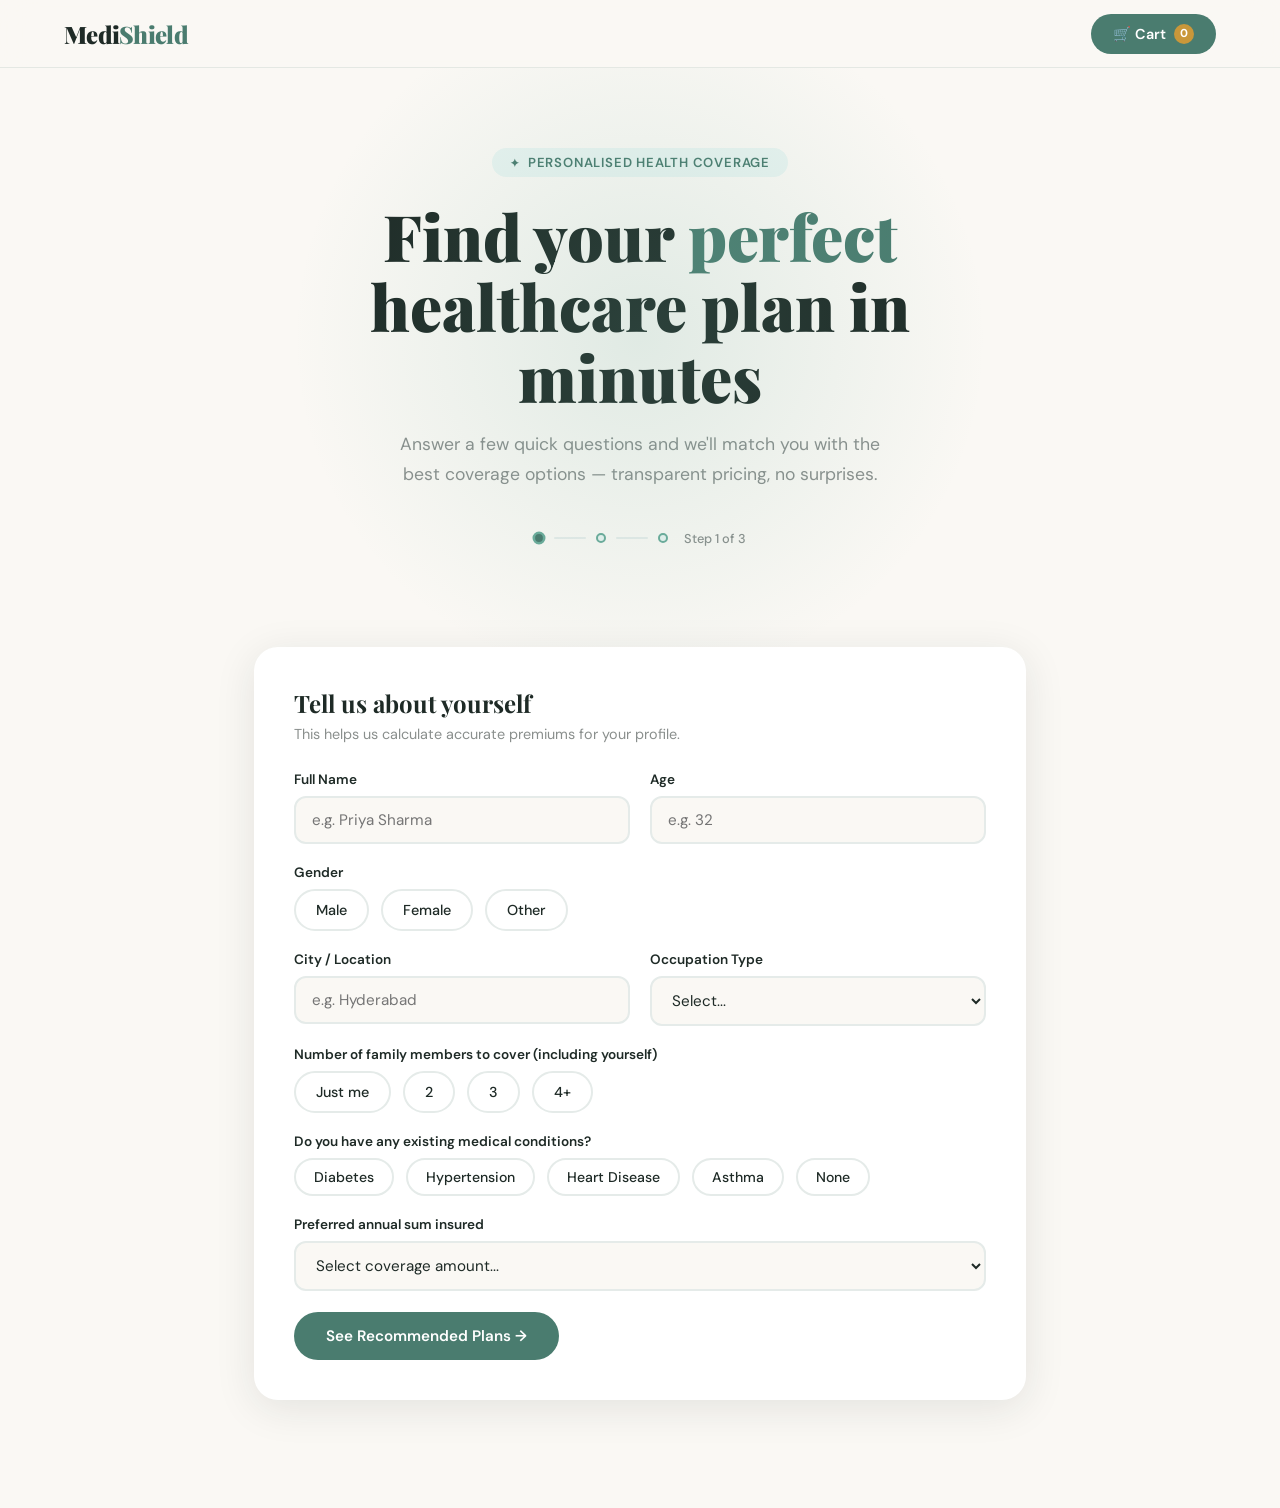
==== healthcare-quote.html @ adc891b5 "Initial commit: MediShield app" ====
<!DOCTYPE html>
<html lang="en">
<head>
<meta charset="UTF-8">
<meta name="viewport" content="width=device-width, initial-scale=1.0">
<title>MediShield — Healthcare Plans</title>
<link href="https://fonts.googleapis.com/css2?family=Playfair+Display:wght@400;700;900&family=DM+Sans:wght@300;400;500;600&display=swap" rel="stylesheet">
<style>
  :root {
    --sage: #4a7c6f;
    --sage-light: #6aab9a;
    --sage-pale: #e8f3f0;
    --cream: #faf8f4;
    --charcoal: #1e2a26;
    --warm-gray: #8a8f8d;
    --gold: #c9973a;
    --gold-light: #f0c96e;
    --error: #d4645a;
    --white: #ffffff;
    --card-shadow: 0 8px 40px rgba(30,42,38,0.10);
    --transition: all 0.35s cubic-bezier(0.4,0,0.2,1);
  }

  * { margin:0; padding:0; box-sizing:border-box; }

  body {
    font-family: 'DM Sans', sans-serif;
    background: var(--cream);
    color: var(--charcoal);
    min-height: 100vh;
  }

  /* ── NAV ── */
  nav {
    position: sticky; top:0; z-index:100;
    background: rgba(250,248,244,0.92);
    backdrop-filter: blur(16px);
    border-bottom: 1px solid rgba(74,124,111,0.12);
    padding: 0 5%;
    display:flex; align-items:center; justify-content:space-between; height:68px;
  }
  .logo {
    font-family:'Playfair Display',serif;
    font-size:1.5rem; font-weight:900;
    color:var(--charcoal);
    letter-spacing:-0.03em;
  }
  .logo span { color:var(--sage); }
  .nav-cart {
    position:relative; cursor:pointer;
    background:var(--sage); color:#fff;
    border:none; border-radius:50px;
    padding:10px 22px; font-size:0.9rem;
    font-family:'DM Sans',sans-serif; font-weight:600;
    display:flex; align-items:center; gap:8px;
    transition:var(--transition);
  }
  .nav-cart:hover { background:var(--sage-light); transform:translateY(-1px); }
  .cart-badge {
    background:var(--gold); color:#fff;
    border-radius:50%; width:20px; height:20px;
    font-size:0.72rem; font-weight:700;
    display:flex; align-items:center; justify-content:center;
  }

  /* ── HERO ── */
  .hero {
    padding: 80px 5% 60px;
    display:flex; flex-direction:column; align-items:center; text-align:center;
    position:relative; overflow:hidden;
  }
  .hero::before {
    content:'';
    position:absolute; top:-80px; left:50%; transform:translateX(-50%);
    width:700px; height:700px;
    background: radial-gradient(ellipse, rgba(106,171,154,0.18) 0%, transparent 70%);
    pointer-events:none;
  }
  .hero-tag {
    display:inline-flex; align-items:center; gap:8px;
    background:var(--sage-pale); color:var(--sage);
    border-radius:50px; padding:6px 18px;
    font-size:0.82rem; font-weight:600; letter-spacing:0.06em;
    text-transform:uppercase; margin-bottom:24px;
  }
  .hero-tag::before { content:'✦'; font-size:0.7rem; }
  h1 {
    font-family:'Playfair Display',serif;
    font-size: clamp(2.4rem,5vw,4rem);
    line-height:1.1; font-weight:900;
    color:var(--charcoal); max-width:700px;
    margin-bottom:18px;
  }
  h1 em { color:var(--sage); font-style:normal; }
  .hero p {
    font-size:1.1rem; color:var(--warm-gray);
    max-width:520px; line-height:1.7;
    margin-bottom:40px;
  }
  .step-indicators {
    display:flex; gap:10px; align-items:center; margin-bottom:40px;
  }
  .step-dot {
    width:10px; height:10px; border-radius:50%;
    background:var(--sage-pale); border:2px solid var(--sage-light);
    transition:var(--transition);
  }
  .step-dot.active { background:var(--sage); transform:scale(1.3); }
  .step-dot.done { background:var(--sage-light); }
  .step-label {
    font-size:0.8rem; color:var(--warm-gray); font-weight:500; margin-left:6px;
  }

  /* ── MAIN FLOW ── */
  .container { max-width:900px; margin:0 auto; padding:0 5% 80px; }

  /* SECTION CARD */
  .section-card {
    background:var(--white); border-radius:24px;
    box-shadow:var(--card-shadow); padding:40px;
    margin-bottom:28px; animation:fadeUp 0.5s ease both;
  }
  @keyframes fadeUp {
    from { opacity:0; transform:translateY(24px); }
    to   { opacity:1; transform:translateY(0); }
  }
  .section-title {
    font-family:'Playfair Display',serif;
    font-size:1.5rem; font-weight:700; color:var(--charcoal);
    margin-bottom:6px;
  }
  .section-sub { font-size:0.9rem; color:var(--warm-gray); margin-bottom:28px; }

  /* QUESTION FORM */
  .form-grid { display:grid; grid-template-columns:1fr 1fr; gap:20px; }
  .form-group { display:flex; flex-direction:column; gap:8px; }
  .form-group.full { grid-column:1/-1; }
  label { font-size:0.85rem; font-weight:600; color:var(--charcoal); }
  input, select {
    border:2px solid #e5ebe9; border-radius:12px;
    padding:12px 16px; font-size:0.95rem;
    font-family:'DM Sans',sans-serif; color:var(--charcoal);
    background:var(--cream); outline:none;
    transition:var(--transition);
  }
  input:focus, select:focus { border-color:var(--sage); background:#fff; }
  .radio-group { display:flex; gap:12px; flex-wrap:wrap; }
  .radio-pill {
    display:flex; align-items:center; gap:8px;
    padding:10px 20px; border-radius:50px;
    border:2px solid #e5ebe9; cursor:pointer;
    font-size:0.9rem; font-weight:500; transition:var(--transition);
    user-select:none;
  }
  .radio-pill input[type=radio] { display:none; }
  .radio-pill:has(input:checked), .radio-pill.selected {
    border-color:var(--sage); background:var(--sage-pale); color:var(--sage);
  }
  .checkbox-row { display:flex; gap:12px; flex-wrap:wrap; }
  .checkbox-pill {
    padding:8px 18px; border-radius:50px;
    border:2px solid #e5ebe9; cursor:pointer;
    font-size:0.88rem; font-weight:500; transition:var(--transition);
    user-select:none;
  }
  .checkbox-pill.selected { border-color:var(--sage); background:var(--sage-pale); color:var(--sage); }

  .btn {
    display:inline-flex; align-items:center; gap:8px;
    padding:14px 32px; border-radius:50px;
    font-size:0.95rem; font-weight:600; cursor:pointer;
    border:none; font-family:'DM Sans',sans-serif;
    transition:var(--transition);
  }
  .btn-primary { background:var(--sage); color:#fff; }
  .btn-primary:hover { background:var(--sage-light); transform:translateY(-2px); box-shadow:0 8px 24px rgba(74,124,111,0.3); }
  .btn-secondary { background:var(--sage-pale); color:var(--sage); }
  .btn-secondary:hover { background:#d4ece6; }

  /* PLAN CARDS */
  .plans-grid { display:grid; grid-template-columns:repeat(3,1fr); gap:20px; }
  @media(max-width:700px){ .plans-grid{grid-template-columns:1fr;} .form-grid{grid-template-columns:1fr;} }

  .plan-card {
    border:2px solid #e5ebe9; border-radius:20px;
    padding:28px 24px; cursor:pointer; position:relative;
    transition:var(--transition); background:var(--cream);
  }
  .plan-card:hover { border-color:var(--sage-light); transform:translateY(-4px); box-shadow:0 16px 40px rgba(74,124,111,0.15); }
  .plan-card.selected { border-color:var(--sage); background:#fff; box-shadow:0 16px 40px rgba(74,124,111,0.18); }
  .plan-card.popular { background:#fff; }
  .popular-badge {
    position:absolute; top:-14px; left:50%; transform:translateX(-50%);
    background:var(--gold); color:#fff;
    border-radius:50px; padding:4px 16px;
    font-size:0.75rem; font-weight:700; letter-spacing:0.05em;
    text-transform:uppercase; white-space:nowrap;
  }
  .plan-icon { font-size:2rem; margin-bottom:12px; }
  .plan-name { font-family:'Playfair Display',serif; font-size:1.3rem; font-weight:700; margin-bottom:4px; }
  .plan-tagline { font-size:0.82rem; color:var(--warm-gray); margin-bottom:20px; }
  .plan-price {
    font-family:'Playfair Display',serif;
    font-size:2rem; font-weight:900; color:var(--sage); margin-bottom:4px;
  }
  .plan-price span { font-size:1rem; font-weight:400; color:var(--warm-gray); }
  .plan-features { list-style:none; margin:20px 0; }
  .plan-features li {
    font-size:0.85rem; padding:7px 0;
    border-bottom:1px solid #f0f0ee;
    display:flex; align-items:center; gap:8px; color:var(--charcoal);
  }
  .plan-features li::before { content:'✓'; color:var(--sage); font-weight:700; font-size:0.9rem; }
  .plan-features li.no { color:#bbb; }
  .plan-features li.no::before { content:'✗'; color:#ddd; }
  .select-plan-btn {
    width:100%; padding:12px; border-radius:50px;
    border:2px solid var(--sage); background:transparent;
    color:var(--sage); font-size:0.9rem; font-weight:600;
    cursor:pointer; font-family:'DM Sans',sans-serif;
    transition:var(--transition);
  }
  .plan-card.selected .select-plan-btn,
  .select-plan-btn:hover { background:var(--sage); color:#fff; }

  /* CART SIDEBAR */
  .cart-overlay {
    position:fixed; inset:0; background:rgba(30,42,38,0.5);
    z-index:200; opacity:0; pointer-events:none; transition:opacity 0.3s;
  }
  .cart-overlay.open { opacity:1; pointer-events:all; }
  .cart-panel {
    position:fixed; top:0; right:0; height:100vh; width:400px; max-width:95vw;
    background:#fff; z-index:201; box-shadow:-16px 0 60px rgba(30,42,38,0.14);
    transform:translateX(100%); transition:transform 0.4s cubic-bezier(0.4,0,0.2,1);
    display:flex; flex-direction:column;
  }
  .cart-overlay.open .cart-panel { transform:translateX(0); }
  .cart-header {
    padding:28px 28px 20px;
    border-bottom:1px solid #eee;
    display:flex; align-items:center; justify-content:space-between;
  }
  .cart-header h2 { font-family:'Playfair Display',serif; font-size:1.4rem; }
  .close-btn {
    background:var(--sage-pale); border:none; border-radius:50%;
    width:36px; height:36px; font-size:1.2rem; cursor:pointer;
    display:flex; align-items:center; justify-content:center;
    color:var(--sage); transition:var(--transition);
  }
  .close-btn:hover { background:var(--sage); color:#fff; }
  .cart-body { flex:1; overflow-y:auto; padding:20px 28px; }
  .cart-empty { text-align:center; padding:60px 0; color:var(--warm-gray); font-size:0.95rem; }
  .cart-empty .big-icon { font-size:3rem; margin-bottom:12px; }
  .cart-item {
    border:2px solid #f0eeea; border-radius:16px; padding:18px; margin-bottom:14px;
    position:relative; animation:fadeUp 0.3s ease;
  }
  .cart-item-header { display:flex; justify-content:space-between; align-items:flex-start; margin-bottom:10px; }
  .cart-item-name { font-family:'Playfair Display',serif; font-size:1.05rem; font-weight:700; }
  .cart-item-price { font-weight:700; color:var(--sage); font-size:1.1rem; }
  .cart-item-detail { font-size:0.8rem; color:var(--warm-gray); display:flex; gap:10px; flex-wrap:wrap; }
  .cart-item-remove {
    background:none; border:none; cursor:pointer;
    color:#ccc; font-size:1.1rem; transition:color 0.2s;
    position:absolute; top:12px; right:12px;
  }
  .cart-item-remove:hover { color:var(--error); }
  .cart-footer {
    padding:20px 28px 28px;
    border-top:1px solid #eee;
  }
  .cart-total {
    display:flex; justify-content:space-between; align-items:center;
    font-weight:700; font-size:1.1rem; margin-bottom:18px;
  }
  .cart-total .amount { font-family:'Playfair Display',serif; font-size:1.4rem; color:var(--sage); }
  .btn-checkout {
    width:100%; padding:16px; background:var(--sage); color:#fff;
    border:none; border-radius:50px; font-size:1rem; font-weight:700;
    font-family:'DM Sans',sans-serif; cursor:pointer; transition:var(--transition);
  }
  .btn-checkout:hover { background:var(--sage-light); transform:translateY(-2px); box-shadow:0 8px 24px rgba(74,124,111,0.3); }

  /* TOAST */
  .toast {
    position:fixed; bottom:32px; left:50%; transform:translateX(-50%) translateY(80px);
    background:var(--charcoal); color:#fff;
    padding:14px 28px; border-radius:50px;
    font-size:0.9rem; font-weight:500; z-index:300;
    transition:transform 0.4s cubic-bezier(0.4,0,0.2,1), opacity 0.4s;
    opacity:0; white-space:nowrap;
  }
  .toast.show { transform:translateX(-50%) translateY(0); opacity:1; }

  /* SUMMARY CARD */
  .summary-box {
    background:var(--sage-pale); border-radius:16px; padding:24px; margin-bottom:24px;
  }
  .summary-row { display:flex; justify-content:space-between; font-size:0.9rem; margin-bottom:8px; }
  .summary-row:last-child { margin:0; }
  .summary-row .key { color:var(--warm-gray); }
  .summary-row .val { font-weight:600; color:var(--charcoal); }

  /* HIDDEN STATE */
  .hidden { display:none !important; }
  .step-section { display:none; }
  .step-section.active { display:block; animation:fadeUp 0.4s ease; }
</style>
</head>
<body>

<!-- NAV -->
<nav>
  <div class="logo">Medi<span>Shield</span></div>
  <button class="nav-cart" onclick="toggleCart()">
    🛒 Cart <div class="cart-badge" id="cartBadge">0</div>
  </button>
</nav>

<!-- HERO -->
<section class="hero">
  <div class="hero-tag">Personalised Health Coverage</div>
  <h1>Find your <em>perfect</em> healthcare plan in minutes</h1>
  <p>Answer a few quick questions and we'll match you with the best coverage options — transparent pricing, no surprises.</p>
  <div class="step-indicators">
    <div class="step-dot active" id="dot0"></div>
    <div style="width:32px;height:2px;background:#e5ebe9;border-radius:2px"></div>
    <div class="step-dot" id="dot1"></div>
    <div style="width:32px;height:2px;background:#e5ebe9;border-radius:2px"></div>
    <div class="step-dot" id="dot2"></div>
    <span class="step-label" id="stepLabel">Step 1 of 3</span>
  </div>
</section>

<!-- MAIN -->
<div class="container">

  <!-- STEP 1: QUESTIONS -->
  <div class="step-section active" id="step0">
    <div class="section-card">
      <div class="section-title">Tell us about yourself</div>
      <div class="section-sub">This helps us calculate accurate premiums for your profile.</div>
      <div class="form-grid">

        <div class="form-group">
          <label>Full Name</label>
          <input type="text" id="fname" placeholder="e.g. Priya Sharma">
        </div>
        <div class="form-group">
          <label>Age</label>
          <input type="number" id="age" placeholder="e.g. 32" min="18" max="80">
        </div>

        <div class="form-group full">
          <label>Gender</label>
          <div class="radio-group" id="genderGroup">
            <label class="radio-pill"><input type="radio" name="gender" value="Male"> Male</label>
            <label class="radio-pill"><input type="radio" name="gender" value="Female"> Female</label>
            <label class="radio-pill"><input type="radio" name="gender" value="Other"> Other</label>
          </div>
        </div>

        <div class="form-group">
          <label>City / Location</label>
          <input type="text" id="city" placeholder="e.g. Hyderabad">
        </div>
        <div class="form-group">
          <label>Occupation Type</label>
          <select id="occupation">
            <option value="">Select...</option>
            <option>Salaried Employee</option>
            <option>Self-employed / Business</option>
            <option>Freelancer</option>
            <option>Student</option>
            <option>Retired</option>
          </select>
        </div>

        <div class="form-group full">
          <label>Number of family members to cover (including yourself)</label>
          <div class="radio-group" id="familyGroup">
            <label class="radio-pill"><input type="radio" name="family" value="1"> Just me</label>
            <label class="radio-pill"><input type="radio" name="family" value="2"> 2</label>
            <label class="radio-pill"><input type="radio" name="family" value="3"> 3</label>
            <label class="radio-pill"><input type="radio" name="family" value="4"> 4+</label>
          </div>
        </div>

        <div class="form-group full">
          <label>Do you have any existing medical conditions?</label>
          <div class="checkbox-row" id="conditionsGroup">
            <div class="checkbox-pill" onclick="toggleChip(this,'Diabetes')">Diabetes</div>
            <div class="checkbox-pill" onclick="toggleChip(this,'Hypertension')">Hypertension</div>
            <div class="checkbox-pill" onclick="toggleChip(this,'Heart Disease')">Heart Disease</div>
            <div class="checkbox-pill" onclick="toggleChip(this,'Asthma')">Asthma</div>
            <div class="checkbox-pill" onclick="toggleChip(this,'None')">None</div>
          </div>
        </div>

        <div class="form-group full">
          <label>Preferred annual sum insured</label>
          <select id="sumInsured">
            <option value="">Select coverage amount...</option>
            <option value="3">₹3 Lakhs</option>
            <option value="5">₹5 Lakhs</option>
            <option value="10">₹10 Lakhs</option>
            <option value="25">₹25 Lakhs</option>
            <option value="50">₹50 Lakhs</option>
          </select>
        </div>

      </div>
      <br>
      <button class="btn btn-primary" onclick="goStep(1)">See Recommended Plans →</button>
    </div>
  </div>

  <!-- STEP 2: PLANS -->
  <div class="step-section" id="step1">
    <div class="section-card" id="summaryBox" style="background:var(--sage-pale);box-shadow:none;border:2px solid rgba(74,124,111,0.15)">
      <div class="section-title" style="font-size:1.1rem">Your Profile Summary</div>
      <div id="profileSummary" style="display:flex;gap:20px;flex-wrap:wrap;margin-top:12px;font-size:0.88rem;color:var(--warm-gray)"></div>
    </div>

    <div class="section-card">
      <div class="section-title">Choose your plan</div>
      <div class="section-sub">Personalised for you — all prices are monthly premiums.</div>
      <div class="plans-grid" id="plansGrid"></div>
    </div>

    <div style="display:flex;gap:12px;margin-top:-10px">
      <button class="btn btn-secondary" onclick="goStep(0)">← Back</button>
    </div>
  </div>

  <!-- STEP 3: ADD-ONS -->
  <div class="step-section" id="step2">
    <div class="section-card">
      <div class="section-title">Enhance your coverage</div>
      <div class="section-sub">Optional add-ons to boost your protection.</div>
      <div id="addonGrid" style="display:grid;grid-template-columns:1fr 1fr;gap:16px"></div>
    </div>

    <div class="section-card">
      <div class="section-title" style="font-size:1.1rem;margin-bottom:16px">Order Summary</div>
      <div id="orderSummary"></div>
      <div style="display:flex;gap:12px;flex-wrap:wrap">
        <button class="btn btn-secondary" onclick="goStep(1)">← Back</button>
        <button class="btn btn-primary" onclick="addToCart()">Add to Cart 🛒</button>
      </div>
    </div>
  </div>

</div><!-- /container -->

<!-- CART OVERLAY -->
<div class="cart-overlay" id="cartOverlay" onclick="closeCartOutside(event)">
  <div class="cart-panel" id="cartPanel">
    <div class="cart-header">
      <h2>Your Cart</h2>
      <button class="close-btn" onclick="toggleCart()">✕</button>
    </div>
    <div class="cart-body" id="cartBody">
      <div class="cart-empty">
        <div class="big-icon">🛒</div>
        Your cart is empty.<br>Find a plan to get started!
      </div>
    </div>
    <div class="cart-footer" id="cartFooter" style="display:none">
      <div class="cart-total">
        <span>Monthly Total</span>
        <span class="amount" id="cartTotalAmt">₹0</span>
      </div>
      <button class="btn-checkout" onclick="checkout()">Proceed to Checkout →</button>
    </div>
  </div>
</div>

<!-- TOAST -->
<div class="toast" id="toast"></div>

<script>
// ─── STATE ───────────────────────────────────────
let currentStep = 0;
let selectedConditions = [];
let selectedPlan = null;
let selectedAddons = [];
let cart = [];

// ─── STEP NAVIGATION ─────────────────────────────
function goStep(n) {
  if (n === 1 && !validateStep0()) return;
  if (n === 2) {
    if (!selectedPlan) { showToast('Please select a plan first'); return; }
    buildOrderSummary();
  }

  document.querySelectorAll('.step-section').forEach(s => s.classList.remove('active'));
  document.getElementById('step' + n).classList.add('active');
  currentStep = n;
  updateDots();

  if (n === 1) buildPlans();
  if (n === 2) buildAddons();
  window.scrollTo({ top: 0, behavior: 'smooth' });
}

function updateDots() {
  [0,1,2].forEach(i => {
    const d = document.getElementById('dot' + i);
    d.className = 'step-dot' + (i < currentStep ? ' done' : i === currentStep ? ' active' : '');
  });
  document.getElementById('stepLabel').textContent = `Step ${currentStep+1} of 3`;
}

// ─── VALIDATION ──────────────────────────────────
function validateStep0() {
  const name = document.getElementById('fname').value.trim();
  const age  = parseInt(document.getElementById('age').value);
  const gender = document.querySelector('input[name=gender]:checked');
  const family = document.querySelector('input[name=family]:checked');
  const sum  = document.getElementById('sumInsured').value;

  if (!name) { showToast('Please enter your name'); return false; }
  if (!age || age < 18 || age > 80) { showToast('Enter a valid age (18–80)'); return false; }
  if (!gender) { showToast('Please select your gender'); return false; }
  if (!family) { showToast('Please select family size'); return false; }
  if (!sum) { showToast('Please select sum insured'); return false; }
  return true;
}

// ─── CHIPS ───────────────────────────────────────
function toggleChip(el, val) {
  if (val === 'None') {
    selectedConditions = [];
    document.querySelectorAll('#conditionsGroup .checkbox-pill').forEach(c => c.classList.remove('selected'));
    el.classList.add('selected');
    selectedConditions = ['None'];
    return;
  }
  const idx = selectedConditions.indexOf('None');
  if (idx > -1) {
    selectedConditions.splice(idx, 1);
    document.querySelectorAll('#conditionsGroup .checkbox-pill').forEach(c => {
      if (c.textContent === 'None') c.classList.remove('selected');
    });
  }
  if (el.classList.contains('selected')) {
    el.classList.remove('selected');
    selectedConditions = selectedConditions.filter(v => v !== val);
  } else {
    el.classList.add('selected');
    selectedConditions.push(val);
  }
}

// ─── PLANS ───────────────────────────────────────
function calcPremium(base) {
  const age  = parseInt(document.getElementById('age').value) || 30;
  const fam  = parseInt(document.querySelector('input[name=family]:checked')?.value || 1);
  const sum  = parseInt(document.getElementById('sumInsured').value || 5);
  const cond = selectedConditions.filter(c => c !== 'None').length;

  let p = base;
  if (age > 45) p *= 1.3;
  if (age > 60) p *= 1.5;
  p *= (1 + (fam - 1) * 0.35);
  p *= (1 + cond * 0.12);
  p *= (sum / 5);
  return Math.round(p / 100) * 100;
}

const planDefs = [
  {
    id:'basic', icon:'🌿', name:'Essential Care', tag:'Core coverage, everyday peace of mind',
    base:799, color:'#4a7c6f',
    features:['Hospitalisation Cover','Emergency ambulance','Day care procedures','Cashless at 3000+ hospitals','Maternity (basic)'],
    noFeatures:['OPD Cover','Critical illness rider','Mental wellness'],
  },
  {
    id:'standard', icon:'⭐', name:'Shield Plus', tag:'Best value for families', popular:true,
    base:1499, color:'#c9973a',
    features:['All Essential benefits','OPD Cover ₹5000/yr','Critical illness ₹5L','Mental wellness','Dental & vision (basic)','Restore benefit'],
    noFeatures:['Overseas coverage'],
  },
  {
    id:'premium', icon:'💎', name:'Platinum 360°', tag:'Comprehensive, no compromises',
    base:2899,
    features:['All Shield Plus benefits','OPD Cover ₹15000/yr','Critical illness ₹25L','Overseas emergency','Dental & vision (full)','No room rent limit','Personal health coach'],
    noFeatures:[],
  },
];

function buildPlans() {
  const name   = document.getElementById('fname').value;
  const age    = document.getElementById('age').value;
  const gender = document.querySelector('input[name=gender]:checked')?.value || '—';
  const city   = document.getElementById('city').value || '—';
  const fam    = document.querySelector('input[name=family]:checked')?.value || 1;
  const sum    = document.getElementById('sumInsured').value;
  const conds  = selectedConditions.length ? selectedConditions.join(', ') : 'None';

  document.getElementById('profileSummary').innerHTML = [
    `👤 ${name}`, `🎂 Age ${age}`, `⚧ ${gender}`, `📍 ${city}`,
    `👨‍👩‍👧 ${fam} member(s)`, `🏥 ₹${sum}L coverage`, `📋 ${conds}`
  ].map(t => `<span style="background:#fff;border-radius:50px;padding:6px 16px;border:1px solid rgba(74,124,111,0.2)">${t}</span>`).join('');

  const grid = document.getElementById('plansGrid');
  grid.innerHTML = planDefs.map(p => {
    const price = calcPremium(p.base);
    const sel   = selectedPlan?.id === p.id;
    return `
    <div class="plan-card ${p.popular?'popular':''} ${sel?'selected':''}" onclick="selectPlan('${p.id}',${price})" id="planCard_${p.id}">
      ${p.popular ? `<div class="popular-badge">⭐ Most Popular</div>` : ''}
      <div class="plan-icon">${p.icon}</div>
      <div class="plan-name">${p.name}</div>
      <div class="plan-tagline">${p.tag}</div>
      <div class="plan-price">₹${price.toLocaleString('en-IN')}<span>/mo</span></div>
      <ul class="plan-features">
        ${p.features.map(f=>`<li>${f}</li>`).join('')}
        ${p.noFeatures.map(f=>`<li class="no">${f}</li>`).join('')}
      </ul>
      <button class="select-plan-btn">${sel ? '✓ Selected' : 'Select Plan'}</button>
    </div>`;
  }).join('');
}

function selectPlan(id, price) {
  selectedPlan = { ...planDefs.find(p=>p.id===id), price };
  selectedAddons = [];
  document.querySelectorAll('.plan-card').forEach(c => c.classList.remove('selected'));
  const card = document.getElementById('planCard_' + id);
  card.classList.add('selected');
  card.querySelector('.select-plan-btn').textContent = '✓ Selected';
  document.querySelectorAll('.plan-card:not(.selected) .select-plan-btn').forEach(b => b.textContent = 'Select Plan');

  setTimeout(() => goStep(2), 280);
}

// ─── ADD-ONS ─────────────────────────────────────
const addonList = [
  { id:'maternity', icon:'🤰', name:'Maternity Plus', desc:'Enhanced maternity cover up to ₹1L', price:299 },
  { id:'opd', icon:'🩺', name:'OPD Boost', desc:'Add ₹10,000 extra OPD per year', price:199 },
  { id:'dental', icon:'🦷', name:'Dental Shield', desc:'Comprehensive dental care', price:149 },
  { id:'wellness', icon:'🧘', name:'Wellness Pack', desc:'Gym, nutrition & mental health', price:99 },
  { id:'overseas', icon:'✈️', name:'Global Cover', desc:'Emergency cover while abroad', price:399 },
  { id:'accident', icon:'🦺', name:'Accident Guard', desc:'Personal accident ₹10L cover', price:129 },
];

function buildAddons() {
  document.getElementById('addonGrid').innerHTML = addonList.map(a => {
    const sel = selectedAddons.find(x=>x.id===a.id);
    return `
    <div style="border:2px solid ${sel?'var(--sage)':'#e5ebe9'};border-radius:16px;padding:18px;cursor:pointer;transition:var(--transition);background:${sel?'var(--sage-pale)':'var(--cream)'}"
         onclick="toggleAddon('${a.id}')" id="addon_${a.id}">
      <div style="display:flex;justify-content:space-between;align-items:flex-start;margin-bottom:6px">
        <span style="font-size:1.4rem">${a.icon}</span>
        <span style="font-weight:700;color:var(--sage);font-size:0.95rem">+₹${a.price}/mo</span>
      </div>
      <div style="font-weight:600;font-size:0.92rem;margin-bottom:4px">${a.name}</div>
      <div style="font-size:0.8rem;color:var(--warm-gray)">${a.desc}</div>
    </div>`;
  }).join('');
  buildOrderSummary();
}

function toggleAddon(id) {
  const a = addonList.find(x=>x.id===id);
  const idx = selectedAddons.findIndex(x=>x.id===id);
  if (idx > -1) { selectedAddons.splice(idx,1); }
  else { selectedAddons.push(a); }
  buildAddons();
}

function buildOrderSummary() {
  if (!selectedPlan) return;
  const addonTotal = selectedAddons.reduce((s,a)=>s+a.price,0);
  const total = selectedPlan.price + addonTotal;

  document.getElementById('orderSummary').innerHTML = `
    <div class="summary-box">
      <div class="summary-row"><span class="key">Plan</span><span class="val">${selectedPlan.name}</span></div>
      <div class="summary-row"><span class="key">Base Premium</span><span class="val">₹${selectedPlan.price.toLocaleString('en-IN')}/mo</span></div>
      ${selectedAddons.map(a=>`<div class="summary-row"><span class="key">${a.icon} ${a.name}</span><span class="val">+₹${a.price}/mo</span></div>`).join('')}
      <hr style="border:none;border-top:1px dashed rgba(74,124,111,0.3);margin:12px 0">
      <div class="summary-row" style="font-size:1.05rem"><span class="key" style="font-weight:700">Monthly Total</span><span class="val" style="color:var(--sage);font-size:1.15rem">₹${total.toLocaleString('en-IN')}</span></div>
      <div class="summary-row"><span class="key" style="font-size:0.8rem">Annual Estimate</span><span class="val" style="font-size:0.8rem;color:var(--warm-gray)">₹${(total*12).toLocaleString('en-IN')}</span></div>
    </div>`;
}

// ─── CART ────────────────────────────────────────
function addToCart() {
  if (!selectedPlan) { showToast('No plan selected'); return; }
  const name = document.getElementById('fname').value;
  const addonTotal = selectedAddons.reduce((s,a)=>s+a.price,0);
  const total = selectedPlan.price + addonTotal;
  const item = {
    id: Date.now(),
    planName: selectedPlan.name,
    planIcon: selectedPlan.icon,
    holder: name,
    monthly: total,
    addons: [...selectedAddons],
    coverage: document.getElementById('sumInsured').value + 'L',
    family: document.querySelector('input[name=family]:checked')?.value || 1,
  };
  cart.push(item);
  updateCartUI();
  showToast(`${selectedPlan.icon} ${selectedPlan.name} added to cart!`);
  toggleCart();

  // reset
  selectedPlan = null;
  selectedAddons = [];
  goStep(0);
  document.getElementById('fname').value='';
  document.getElementById('age').value='';
  document.getElementById('city').value='';
  document.getElementById('occupation').value='';
  document.getElementById('sumInsured').value='';
  document.querySelectorAll('input[type=radio]').forEach(r=>r.checked=false);
  document.querySelectorAll('.checkbox-pill,.radio-pill').forEach(p=>p.classList.remove('selected'));
  selectedConditions=[];
}

function removeFromCart(id) {
  cart = cart.filter(c=>c.id!==id);
  updateCartUI();
  showToast('Item removed');
}

function updateCartUI() {
  const badge = document.getElementById('cartBadge');
  badge.textContent = cart.length;
  const body = document.getElementById('cartBody');
  const footer = document.getElementById('cartFooter');

  if (!cart.length) {
    body.innerHTML = `<div class="cart-empty"><div class="big-icon">🛒</div>Your cart is empty.<br>Find a plan to get started!</div>`;
    footer.style.display = 'none';
    return;
  }

  const total = cart.reduce((s,c)=>s+c.monthly,0);
  body.innerHTML = cart.map(c => `
    <div class="cart-item">
      <button class="cart-item-remove" onclick="removeFromCart(${c.id})">✕</button>
      <div class="cart-item-header">
        <div class="cart-item-name">${c.planIcon} ${c.planName}</div>
        <div class="cart-item-price">₹${c.monthly.toLocaleString('en-IN')}/mo</div>
      </div>
      <div class="cart-item-detail">
        <span>👤 ${c.holder}</span>
        <span>👨‍👩‍👧 ${c.family} member(s)</span>
        <span>🏥 ₹${c.coverage}</span>
        ${c.addons.map(a=>`<span>${a.icon} ${a.name}</span>`).join('')}
      </div>
    </div>`).join('');
  document.getElementById('cartTotalAmt').textContent = '₹' + total.toLocaleString('en-IN');
  footer.style.display = 'block';
}

function toggleCart() {
  document.getElementById('cartOverlay').classList.toggle('open');
}
function closeCartOutside(e) {
  if (e.target === document.getElementById('cartOverlay')) toggleCart();
}
function checkout() {
  showToast('🎉 Redirecting to payment...');
  setTimeout(()=>{ toggleCart(); },1500);
}

// ─── TOAST ───────────────────────────────────────
let toastTimer;
function showToast(msg) {
  const t = document.getElementById('toast');
  t.textContent = msg;
  t.classList.add('show');
  clearTimeout(toastTimer);
  toastTimer = setTimeout(()=>t.classList.remove('show'),2800);
}

// ─── RADIO PILL VISUAL ───────────────────────────
document.addEventListener('change', e => {
  if (e.target.type !== 'radio') return;
  const grp = e.target.closest('.radio-group');
  if (!grp) return;
  grp.querySelectorAll('.radio-pill').forEach(p=>p.classList.remove('selected'));
  e.target.closest('.radio-pill').classList.add('selected');
});
</script>
</body>
</html>
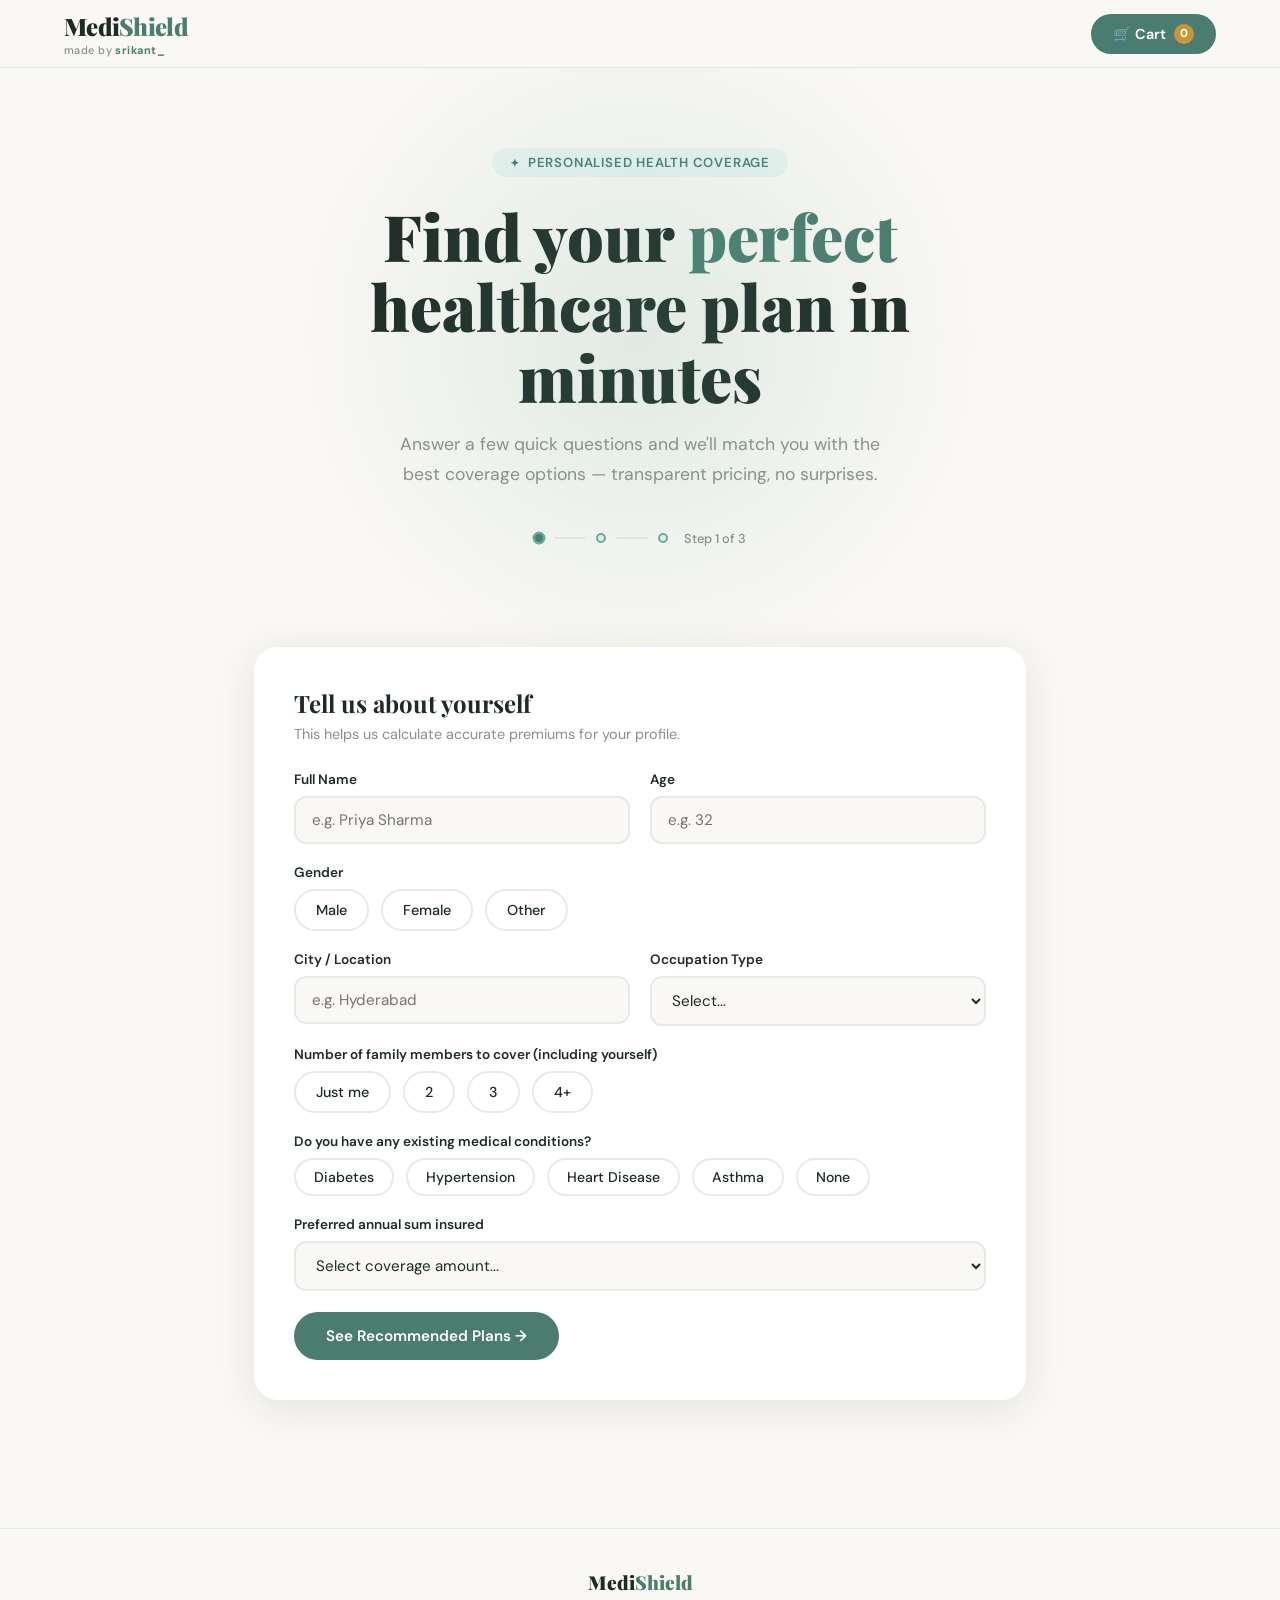
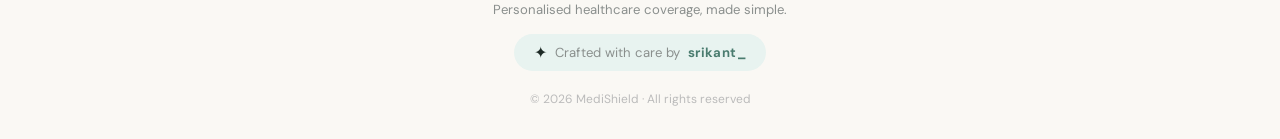
==== commit 6794c646: "Add srikant_ branding" ====
--- a/healthcare-quote.html
+++ b/healthcare-quote.html
@@ -46,6 +46,12 @@
     letter-spacing:-0.03em;
   }
   .logo span { color:var(--sage); }
+  .logo-byline {
+    font-size:0.68rem; font-family:'DM Sans',sans-serif;
+    font-weight:500; color:var(--warm-gray);
+    letter-spacing:0.04em; margin-top:1px;
+  }
+  .logo-byline strong { color:var(--sage); font-weight:700; }
   .nav-cart {
     position:relative; cursor:pointer;
     background:var(--sage); color:#fff;
@@ -312,7 +318,10 @@
 
 <!-- NAV -->
 <nav>
-  <div class="logo">Medi<span>Shield</span></div>
+  <div>
+    <div class="logo">Medi<span>Shield</span></div>
+    <div class="logo-byline">made by <strong>srikant_</strong></div>
+  </div>
   <button class="nav-cart" onclick="toggleCart()">
     🛒 Cart <div class="cart-badge" id="cartBadge">0</div>
   </button>
@@ -480,6 +489,24 @@
 <!-- TOAST -->
 <div class="toast" id="toast"></div>
 
+<!-- FOOTER -->
+<footer style="text-align:center;padding:40px 20px 32px;border-top:1px solid rgba(74,124,111,0.12);margin-top:20px">
+  <div style="font-family:'Playfair Display',serif;font-size:1.2rem;font-weight:900;color:var(--charcoal);margin-bottom:6px">
+    Medi<span style="color:var(--sage)">Shield</span>
+  </div>
+  <div style="font-size:0.82rem;color:var(--warm-gray);margin-bottom:16px">
+    Personalised healthcare coverage, made simple.
+  </div>
+  <div style="display:inline-flex;align-items:center;gap:8px;background:var(--sage-pale);border-radius:50px;padding:8px 20px;font-size:0.82rem">
+    <span style="font-size:1rem">✦</span>
+    <span style="color:var(--warm-gray)">Crafted with care by</span>
+    <span style="font-weight:700;color:var(--sage);letter-spacing:0.03em">srikant_</span>
+  </div>
+  <div style="margin-top:20px;font-size:0.75rem;color:#bbb">
+    © 2026 MediShield · All rights reserved
+  </div>
+</footer>
+
 <script>
 // ─── STATE ───────────────────────────────────────
 let currentStep = 0;
@@ -792,4 +819,4 @@
 });
 </script>
 </body>
-</html>
+</html>
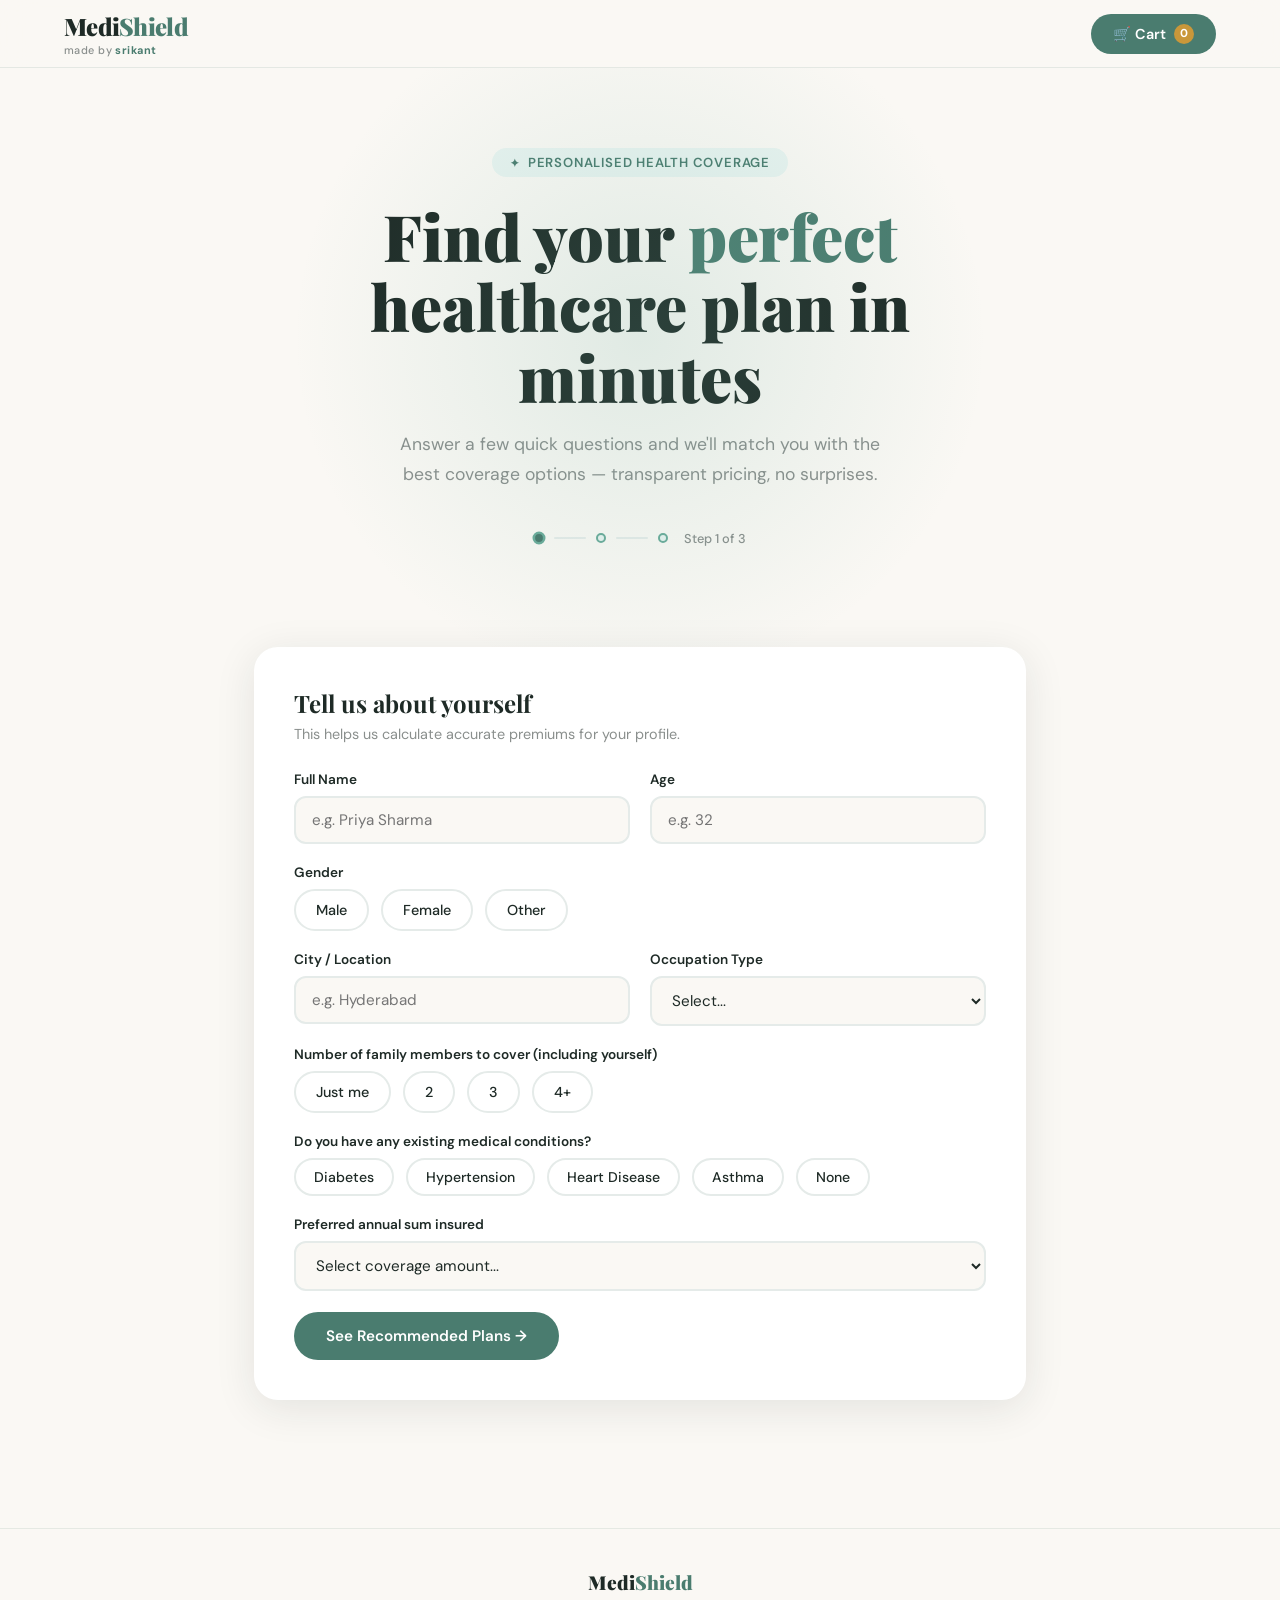
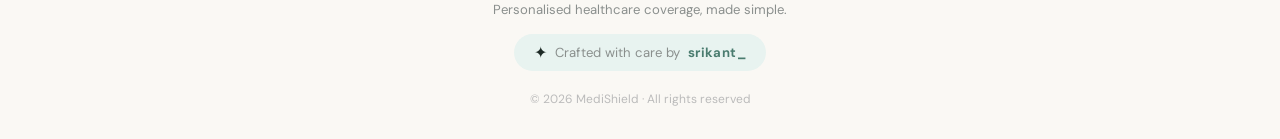
==== commit 88ea01bd: "bug fixes in footer" ====
--- a/healthcare-quote.html
+++ b/healthcare-quote.html
@@ -320,7 +320,7 @@
 <nav>
   <div>
     <div class="logo">Medi<span>Shield</span></div>
-    <div class="logo-byline">made by <strong>srikant_</strong></div>
+    <div class="logo-byline">made by <strong>srikant</strong></div>
   </div>
   <button class="nav-cart" onclick="toggleCart()">
     🛒 Cart <div class="cart-badge" id="cartBadge">0</div>
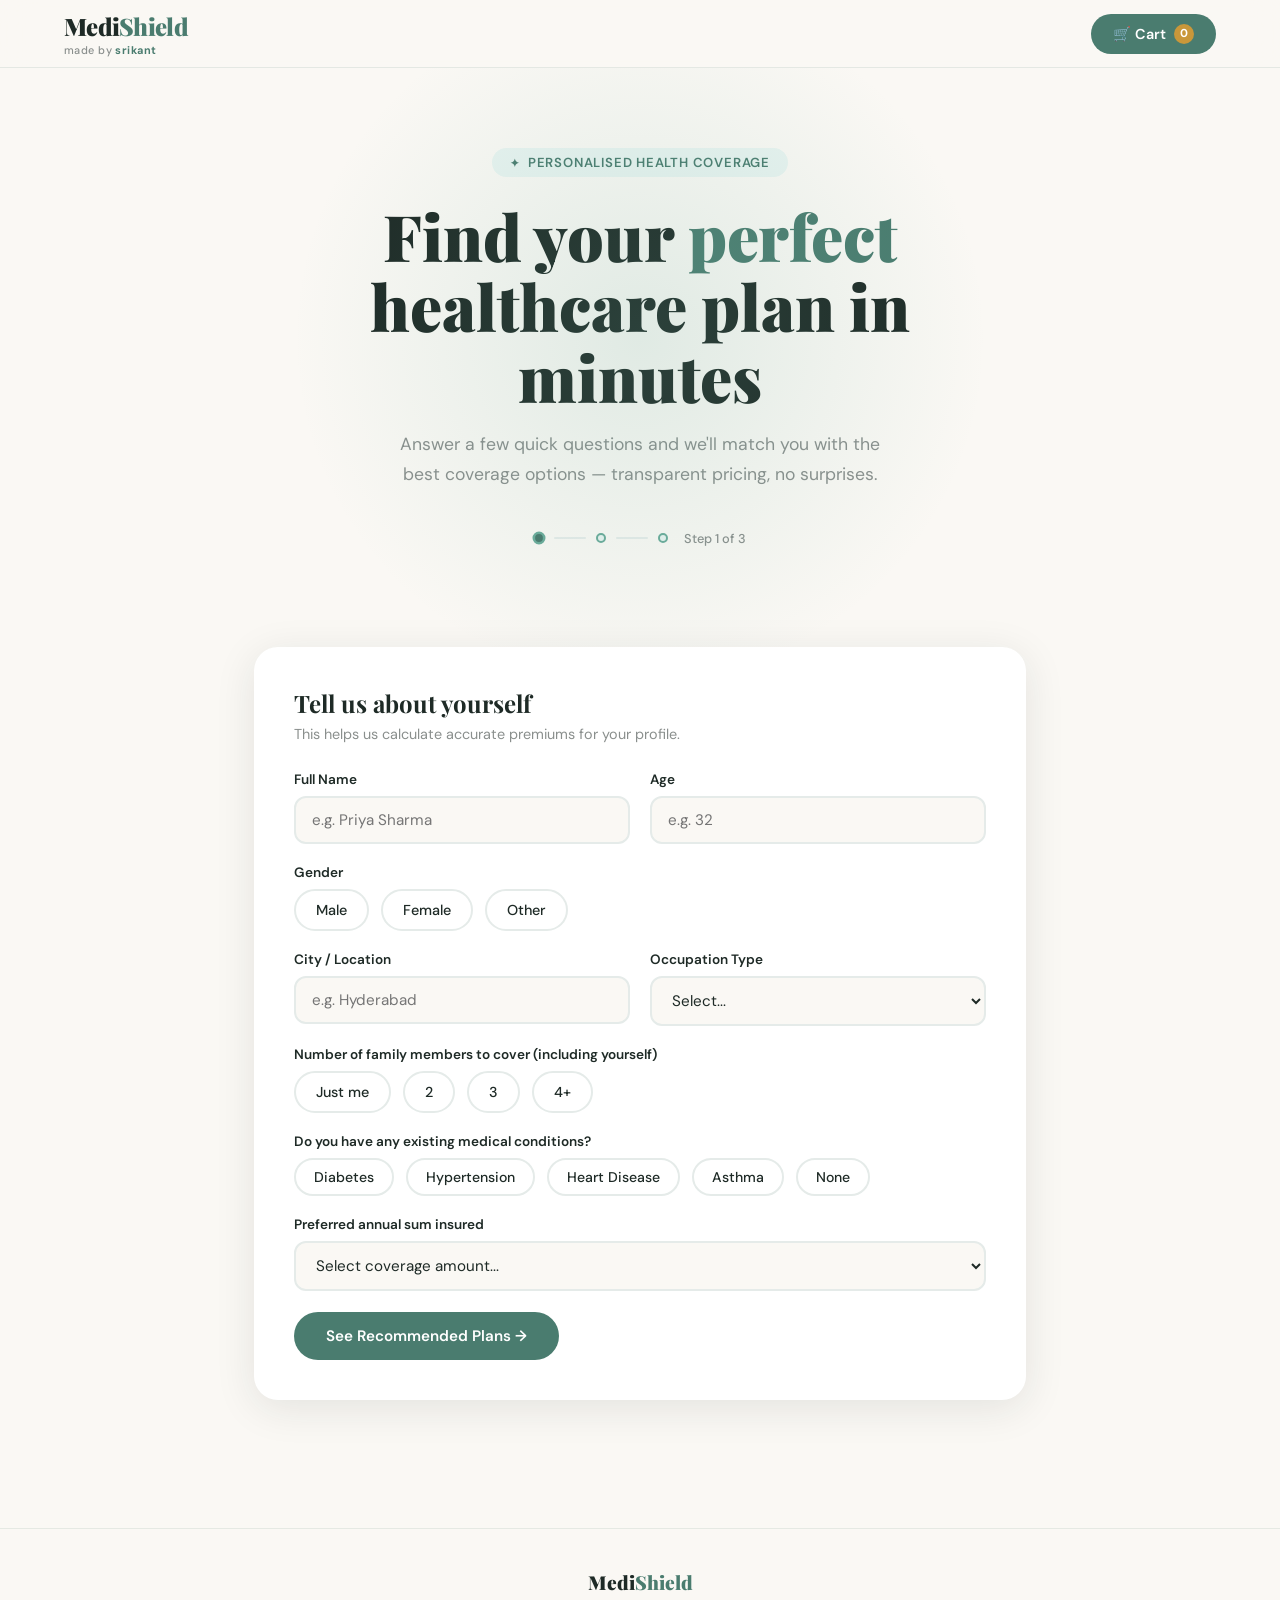
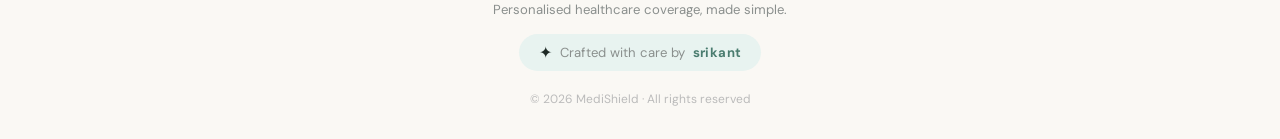
==== commit 0f878192: "bug fixes in footer name" ====
--- a/healthcare-quote.html
+++ b/healthcare-quote.html
@@ -500,7 +500,7 @@
   <div style="display:inline-flex;align-items:center;gap:8px;background:var(--sage-pale);border-radius:50px;padding:8px 20px;font-size:0.82rem">
     <span style="font-size:1rem">✦</span>
     <span style="color:var(--warm-gray)">Crafted with care by</span>
-    <span style="font-weight:700;color:var(--sage);letter-spacing:0.03em">srikant_</span>
+    <span style="font-weight:700;color:var(--sage);letter-spacing:0.03em">srikant</span>
   </div>
   <div style="margin-top:20px;font-size:0.75rem;color:#bbb">
     © 2026 MediShield · All rights reserved
